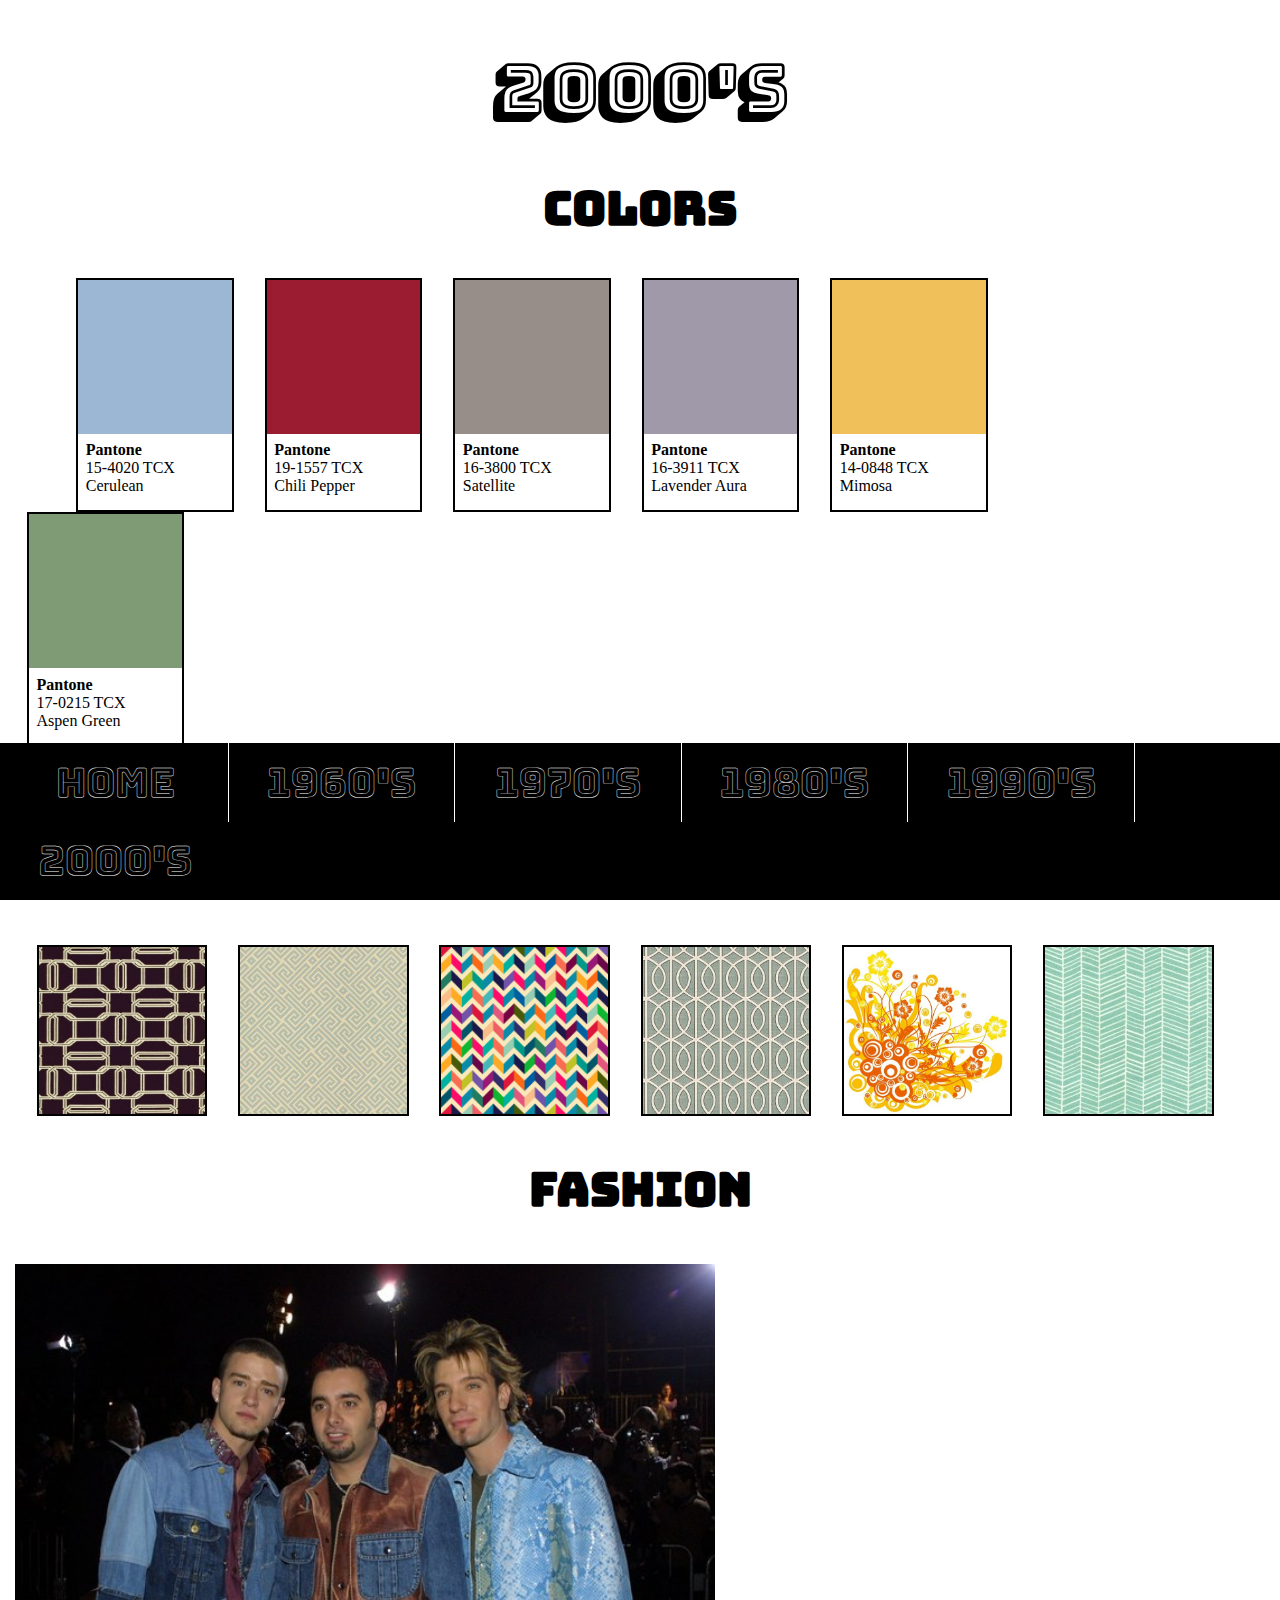
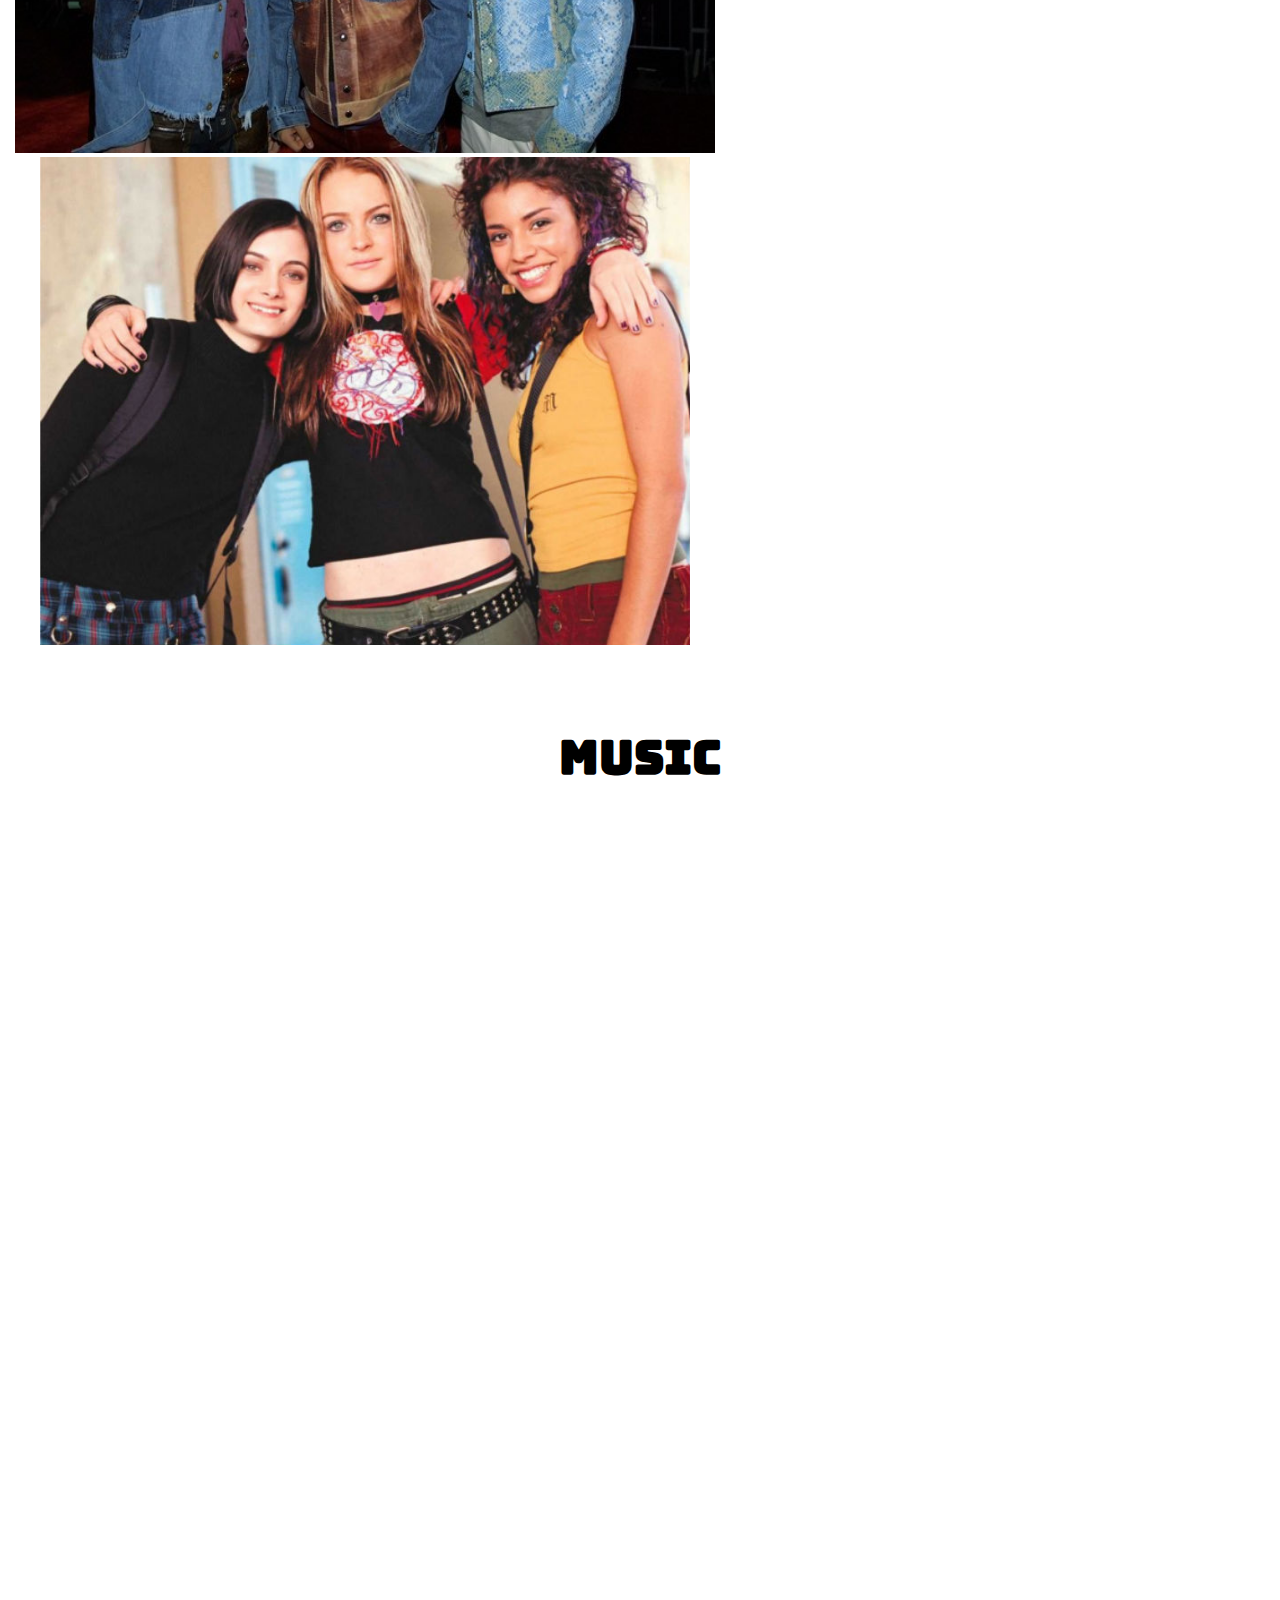
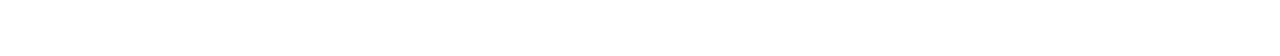
==== 10.html @ 073de615 "Added Scripts" ====
<!doctype html>

<html>

<head>
    <title>Designs of the Decades</title>
    <meta charset="utf-8">
    <link href="https://fonts.googleapis.com/css?family=Bungee|Bungee+Hairline|Bungee+Inline|Bungee+Shade" rel="stylesheet">

    <link href="https://fonts.googleapis.com/css?family=Bungee+Hairline|Bungee+Inline|Bungee+Outline" rel="stylesheet">

    <link rel="stylesheet" type="text/css" href="main.css">
   

</head>


<body>

    <h1>2000's</h1>
    <h2>Colors</h2>

    <div id="pantonecontainer">

        <div id="pantone21" class="pantone">
            <div id="description1" class="pantonedescription"><strong>Pantone</strong>
                <br> 15-4020 TCX





                <br> Cerulean
            </div>

        </div>


        <div id="pantone22" class="pantone">
            <div id="description2" class="pantonedescription"><strong>Pantone</strong>
                <br> 19-1557 TCX



                <br> Chili Pepper

            </div>

        </div>


        <div id="pantone23" class="pantone">
            <div id="description3" class="pantonedescription"><strong>Pantone</strong>
                <br> 16-3800 TCX





                <br> Satellite


            </div>

        </div>

        <div id="pantone24" class="pantone">
            <div id="description4" class="pantonedescription"><strong>Pantone</strong>
                <br> 16-3911 TCX




                <br> Lavender Aura

            </div>

        </div>

        <div id="pantone25" class="pantone">
            <div id="description5" class="pantonedescription"><strong>Pantone</strong>
                <br> 14-0848 TCX




                <br> Mimosa


            </div>

        </div>

        <div id="pantone26" class="pantone">
            <div id="description6" class="pantonedescription"><strong>Pantone</strong>
                <br> 17-0215 TCX





                <br> Aspen Green

            </div>

        </div>
        
        </div>


        <br>
        <br>
        <br>

        <h2>Patterns</h2>


        <section class="imagegallery">
            <img class="pattern" src="2000s/brownpattern.jpg">
            <img class="pattern" src="2000s/calicopattern.jpg">
            <img class="pattern" src="2000s/chevronpattern.jpg">
            <img class="pattern" src="2000s/circlepattern.jpg">
            <img class="pattern" src="2000s/flowercurlpattern.jpg">
            <img class="pattern" src="2000s/herringbonepattern.jpg">



        </section>


        <h2>Fashion</h2>
        <section class="fashionimagegallery">
            <img id="mensfashion20" src="2000s/jt2000.jpg">
            <img id="womensfashion20" src="2000s/lindsayfashion90s.jpg">


        </section>

        <br>
        <br>

        <h2>Music</h2>
        <iframe class="video" width="560" height="315" src="https://www.youtube.com/embed/3sA8kpO1d6I?rel=0" frameborder="0" allow="autoplay; encrypted-media" allowfullscreen></iframe>


        <ul class="menu">
            <li><a href="index.html">Home</a></li>
            <li class="six"><a href="6.html">1960's</a></li>
            <li class="seven"><a href="7.html">1970's</a></li>
            <li class="eight"><a href="8.html">1980's</a></li>
            <li class="nine"><a href="9.html">1990's</a></li>
            <li class="ten"><a href="10.html">2000's</a></li>

        </ul>

  <script
  src="https://code.jquery.com/jquery-3.3.1.min.js"
  integrity="sha256-FgpCb/KJQlLNfOu91ta32o/NMZxltwRo8QtmkMRdAu8="
  crossorigin="anonymous"></script>
    <script src="scripts.js"></script>


</body>

</html>
---- main.css ----
body {
  margin: 0; }

h1 {
  font-family: "Bungee Shade", cursive;
  font-size: 50pt;
  background-color: rgba(255, 255, 255, 0.5);
  text-align: center; }

h2 {
  font-family: "Bungee Inline", cursive;
  font-size: 35pt;
  background-color: rgba(255, 255, 255, 0.5);
  text-align: center; }

.home {
  background-image: url(Images/artpink.jpeg);
  height: 100%;
  background-position: center;
  background-repeat: no-repeat;
  background-size: cover; }

.menu {
  position: fixed;
  bottom: 0;
  width: 99.6%;
  list-style-type: none;
  margin: 0;
  padding-top: 0;
  padding-bottom: 0;
  padding-left: 0.2%;
  padding-right: 0.2%;
  overflow: hidden;
  background-color: black; }

li {
  float: left;
  font-family: "Bungee Outline", cursive;
  color: white;
  font-size: 30pt;
  border-right: 1px solid white;
  padding: 1%;
  width: 14.6%;
  min-width: 200px; }

li a {
  display: block;
  color: white;
  text-align: center;
  text-decoration: none;
  width: 100%;
  height: 100%; }

li:last-child {
  border-right: none; }

li:hover {
  background-color: #111;
  font-size: 40pt; }

.whitebox {
  width: 10000px;
  height: 300px;
  background-color: rgba(255, 255, 255, 0.5);
  align-content: center; }

.pantone {
  width: 12vw;
  height: 18vw;
  border: 2px solid black;
  margin-left: 2.1vw;
  display: inline-block; }

.pantone:hover {
  border: 3px solid black; }

.pantonedescription {
  background-color: white;
  padding: .6vw;
  height: 4.8vw;
  margin-top: 12vw; }

#pantone1 {
  background-color: #e95985;
  margin-left: 5.95vw; }

#pantone2 {
  background-color: #f9633b; }

#pantone3 {
  background-color: #7bb369; }

#pantone4 {
  background-color: #ffc300; }

#pantone5 {
  background-color: #14a3c7; }

#pantone6 {
  background-color: #784384;
  margin-right: 8.25vw; }

#pantone71 {
  background-color: #676232;
  margin-left: 5.95vw; }

#pantone72 {
  background-color: #c65d52; }

#pantone73 {
  background-color: #5d473a; }

#pantone74 {
  background-color: #b68a3a; }

#pantone75 {
  background-color: #b55a30; }

#pantone76 {
  background-color: #18576c;
  margin-right: 8.25vw; }

#pantone81 {
  background-color: #bca4cb;
  margin-left: 5.95vw; }

#pantone82 {
  background-color: #ad5e99; }

#pantone83 {
  background-color: #b58299; }

#pantone84 {
  background-color: #b92636; }

#pantone85 {
  background-color: #3d428b; }

#pantone86 {
  background-color: #c0428a;
  margin-right: 8.25vw; }

#pantone91 {
  background-color: #c3bdab;
  margin-left: 5.95vw; }

#pantone92 {
  background-color: #8a7963; }

#pantone93 {
  background-color: #a3a04e; }

#pantone94 {
  background-color: #e4bf45; }

#pantone95 {
  background-color: #f36944; }

#pantone96 {
  background-color: #00abc0;
  margin-right: 8.25vw; }

#pantone21 {
  background-color: #9bb7d4;
  margin-left: 5.95vw; }

#pantone22 {
  background-color: #9b1b30; }

#pantone23 {
  background-color: #978d89; }

#pantone24 {
  background-color: #9f99aa; }

#pantone25 {
  background-color: #f0c05a; }

#pantone26 {
  background-color: #7e9b76;
  margin-right: 8.25vw; }

.pattern {
  width: 13vw;
  height: 13vw;
  border: 2px solid black;
  margin-left: 2.1vw;
  display: inline-block; }

.imagegallery {
  display: inline-block;
  align-content: center;
  margin-top: 5px;
  margin-left: 10px;
  margin-right: 10px; }

.fashionimagegallery6 {
  display: inline-block;
  align-content: center;
  margin-top: 5px;
  margin-left: 10px;
  margin-right: 10px;
  margin-bottom: 20px; }

.fashionimagegallery {
  display: inline-block;
  align-content: center;
  margin-top: 5px;
  margin-left: 10px;
  margin-right: 10px;
  margin-bottom: 20px; }

#mensfashion60 {
  height: 655px;
  padding-left: 10px;
  width: 600px; }

#womensfashion70s {
  width: 700px; }

#mensfashion70 {
  width: 700px;
  height: 553.92px; }

#womensfashion80 {
  width: 700px; }

#mensfashion80 {
  width: 550px;
  height: 350px;
  margin-left: 150px; }

#mensfashion90 {
  width: 650px;
  margin-left: 30px; }

#womensfashion90 {
  width: 650px;
  height: 423.02px;
  margin-left: 15px; }

#mensfashion20 {
  width: 700px;
  height: 488.61px;
  margin-left: 5px; }

#womensfashion20 {
  width: 650px;
  margin-left: 30px; }

.video {
  width: 60%;
  margin-bottom: 150px;
  margin-right: 20%;
  margin-left: 20%;
  height: 75vh; }

iframe:hover {
  width: 80%;
  margin-left: 10%;
  margin-right: 10%;
  height: 85vh; }

#about {
  display: none; }

#about.visible {
  display: block; }

.s-ext {
  display: none; }

/*# sourceMappingURL=main.css.map */
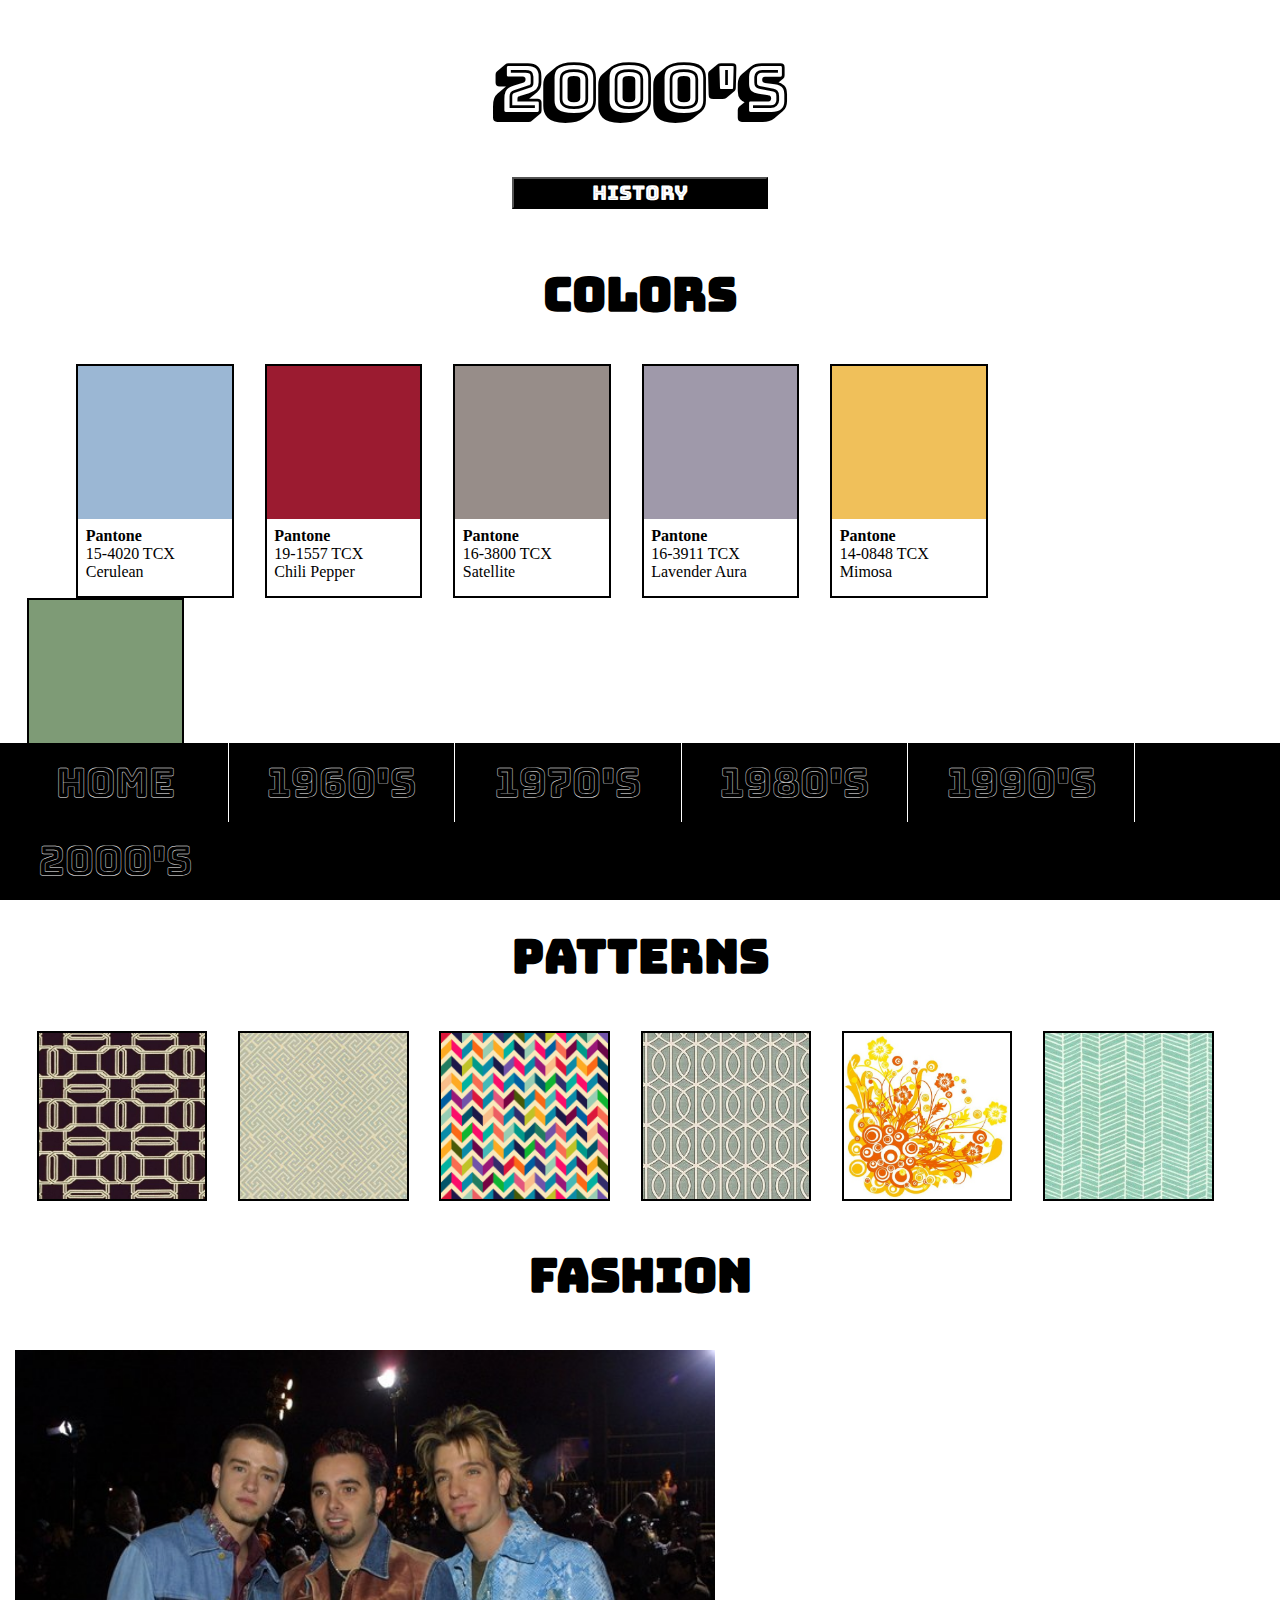
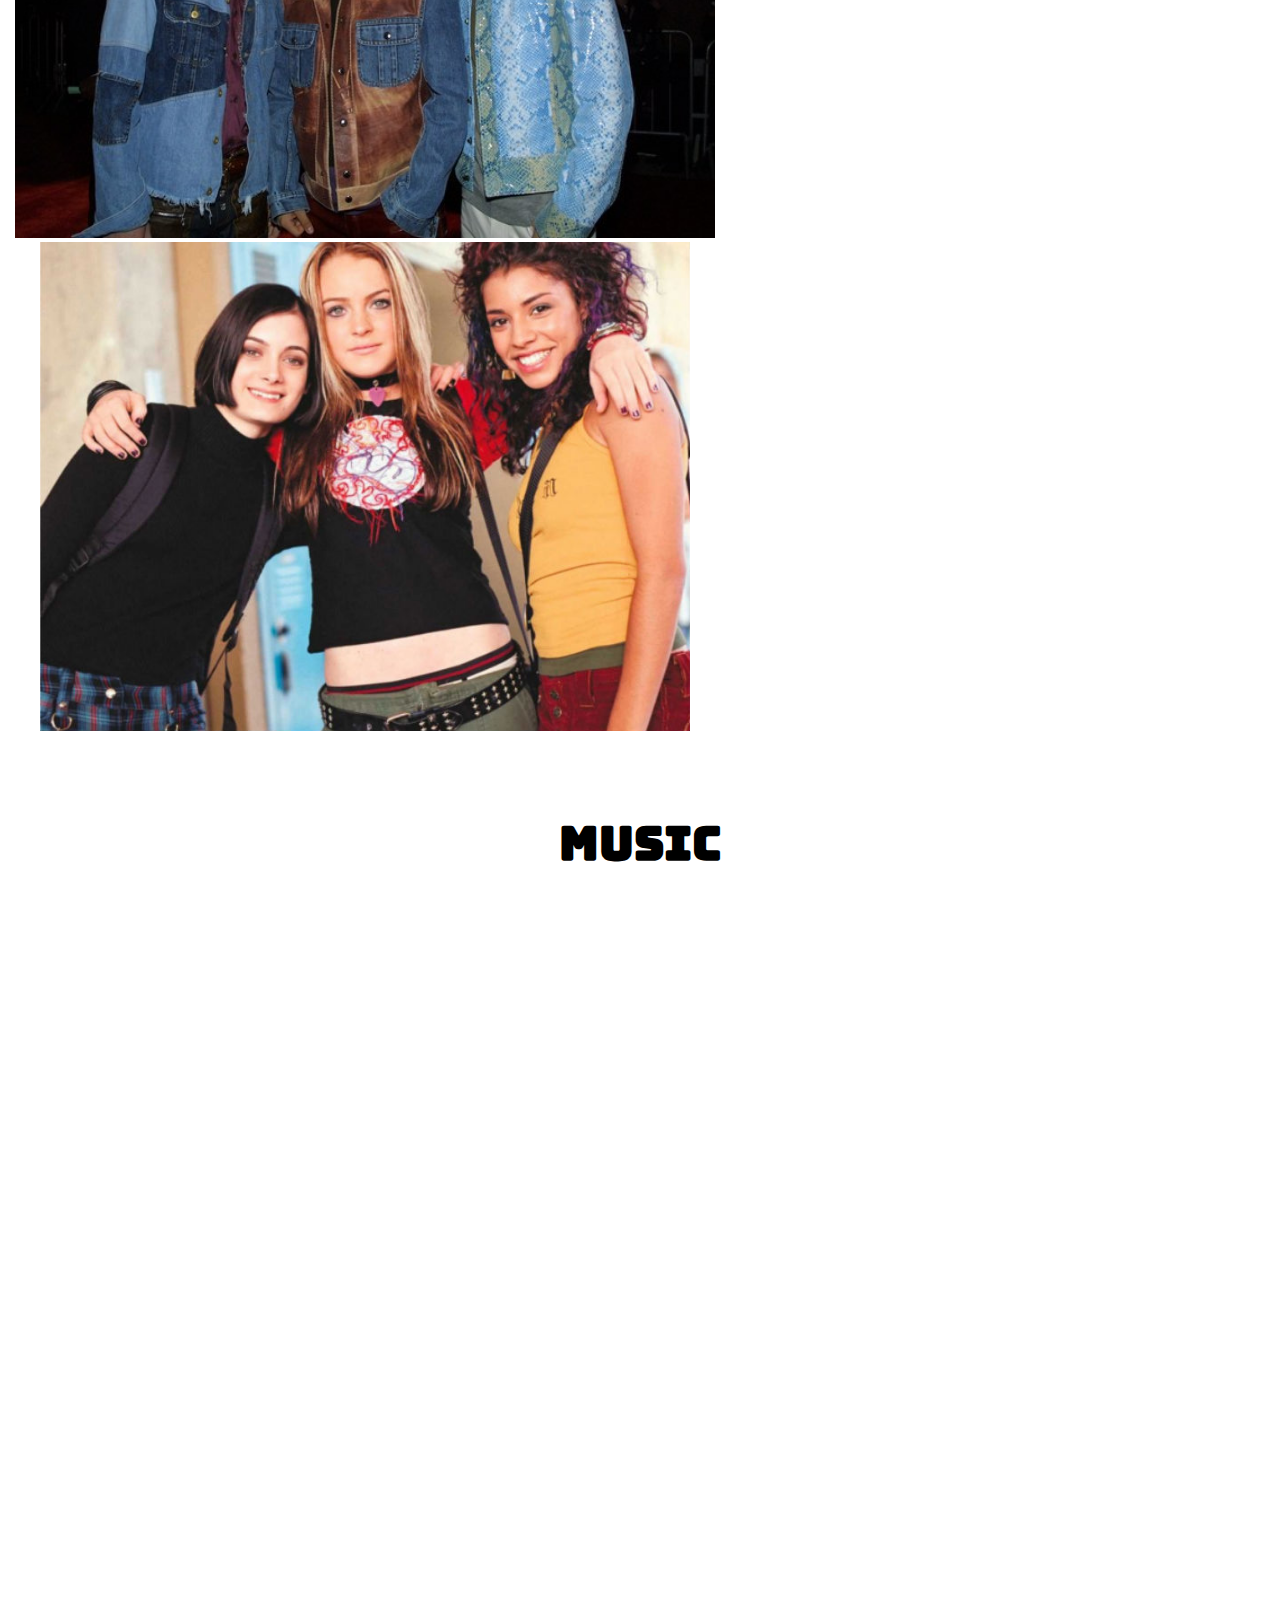
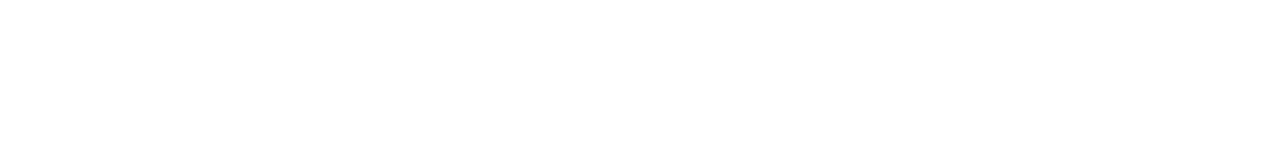
==== commit 8f1b0ae7: "Added “History” and “Less Information” to all pages!" ====
--- a/10.html
+++ b/10.html
@@ -18,6 +18,15 @@
 <body>
 
     <h1>2000's</h1>
+    
+    
+     <button class="buttonclick">History</button>
+                <p class="moreinfo">The growth of the Internet contributed to globalization during the decade, which allowed faster communication among people around the world. The economic growth of the 2000s had considerable social, environmental and mass extinction consequences, raised demand for diminishing energy resources, and was still vulnerable, as demonstrated by the financial crisis of 2007–08..</p>
+    
+    
+    
+    
+    
     <h2>Colors</h2>
 
     <div id="pantonecontainer">
@@ -153,11 +162,10 @@
 
         </ul>
 
-  <script
-  src="https://code.jquery.com/jquery-3.3.1.min.js"
-  integrity="sha256-FgpCb/KJQlLNfOu91ta32o/NMZxltwRo8QtmkMRdAu8="
-  crossorigin="anonymous"></script>
+   <script src="//ajax.googleapis.com/ajax/libs/jquery/1.7.2/jquery.min.js" type="text/javascript"></script>
+     
     <script src="scripts.js"></script>
+ 
 
 
 </body>
--- a/main.css
+++ b/main.css
@@ -261,13 +261,19 @@
   margin-right: 10%;
   height: 85vh; }
 
-#about {
-  display: none; }
-
-#about.visible {
-  display: block; }
-
-.s-ext {
-  display: none; }
+.buttonclick {
+  background-color: black;
+  color: white;
+  font-family: "Bungee Inline", cursive;
+  font-size: 20px;
+  width: 20%;
+  margin-left: 40%;
+  margin-bottom: 15px; }
+
+.moreinfo {
+  display: none;
+  width: 60%;
+  margin-left: 20%;
+  margin-bottom: 60px; }
 
 /*# sourceMappingURL=main.css.map */
